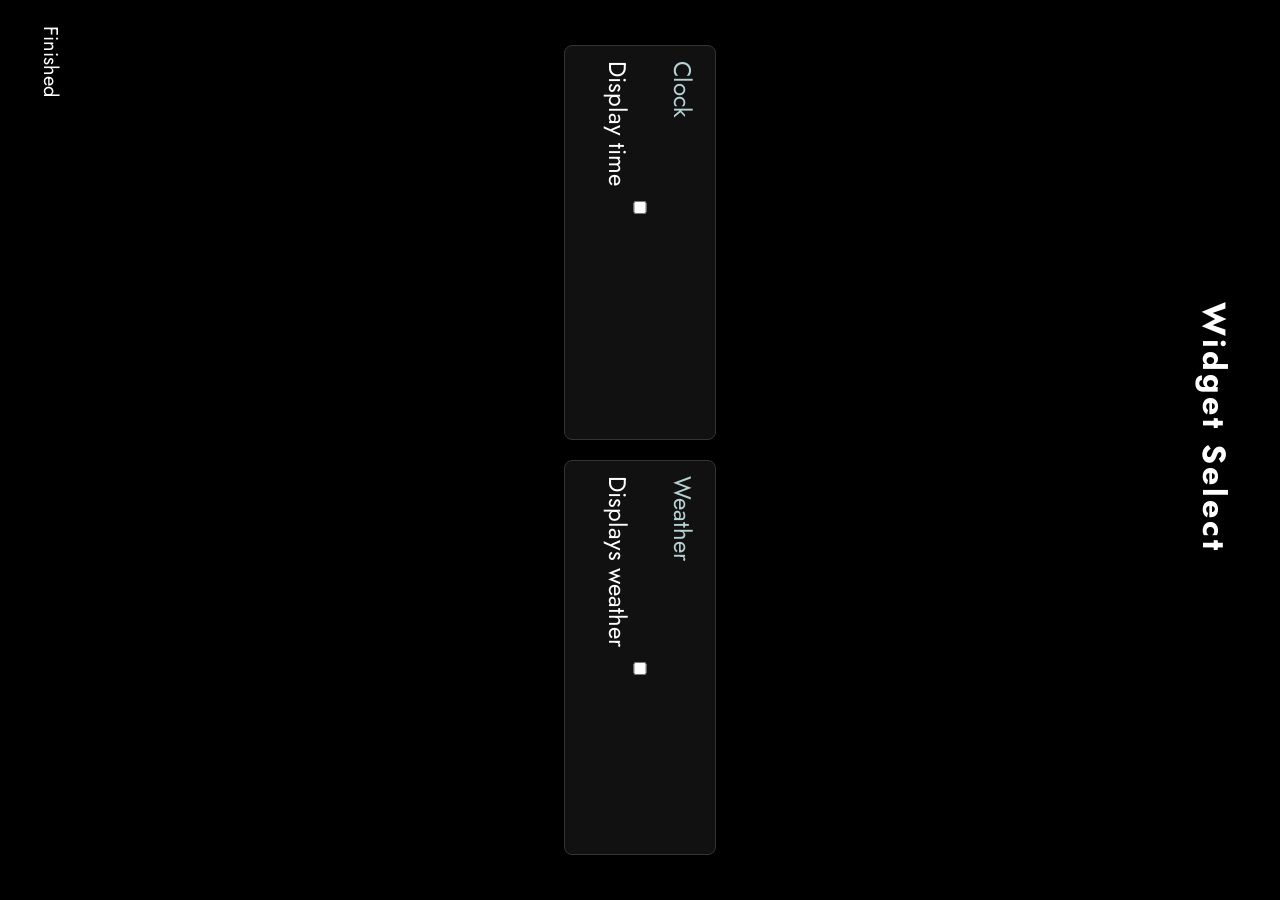
==== select.html @ e74fe906 "Worked on select page, added selection boxes." ====
<!DOCTYPE html>
<html lang="en">
<head>
	<meta charset="UTF-8">
	<meta name="viewport" content="width=device-width, initial-scale=1.0">
	<title>Select widgets</title>
	<link rel='stylesheet' href="./css/index.css">
</head>
<body>
    <h1 class="header">Widget Select</h1>

    <div class="menu">
        <div class="widgetSelect">
            <div>
                    <div class="widgetHeader">Clock</div>
                    <div class="widgetText">Display time</div>
            </div>
            <input type="checkbox" class="widgetCheckbox">
        </div>
        <div class="widgetSelect">
            <div>
                    <div class="widgetHeader">Weather</div>
                    <div class="widgetText">Displays weather</div>
            </div>
            <input type="checkbox" class="widgetCheckbox">
        </div>
    </div>

    <button id="finishedButton" onclick="window.location.href='index.html';">Finished</button>

<script src="main.js"></script>
</body>
</html>
---- css/index.css ----
@import url('https://fonts.googleapis.com/css2?family=Jost:ital,wght@0,100..900;1,100..900&display=swap');

*{
    margin: 0;
    padding: 0;
    font-family: 'Jost';
    user-select: none;
}

body {
    background: black;
    overflow: hidden;
}

h1 {
    color: white;
    letter-spacing: 3px;
}

.header {
    position: absolute;
    rotate: 90deg;
    bottom: 50%;
    left: 85%;
    align-items: center;
    align-content: center;
    align-self: center;
    display: flex;
    white-space: nowrap;
}

.clock {
    color: white;
    font-size: 70px;
    position: absolute;
    bottom: 15%;
    left: 80%;
    width: 300px;
    height: 80px;
    background: #000000;
    cursor: pointer;
    display: flex;
    align-items: center;
    justify-content: center;
    rotate: 90deg;
}

.clock:hover{
    border: 2px dashed lightslategray;
}

.bus{
    color: white;
    font-size: 70px;
    position: absolute;
    bottom: 75%;
    left: 1%;
    width: 300px;
    height: 80px;
    background: #000000;
    cursor: pointer;
    display: flex;
    align-items: center;
    justify-content: center;
    rotate: 90deg;
}

.bus:hover{
    border: 2px dashed lightslategray;
}


.weather{
    color: white;
    position: absolute;
    bottom: 40%;
    left: 70%;
    width: 400px;
    height: 550px;
    background: #000000;
    cursor: pointer;
    display: flex;
    align-items: center;
    justify-content: center;
    rotate: 90deg;
}

.weather:hover{
border: 2px dashed lightslategray;
}

.calender {
    color: white;
    position: absolute;
    top: 25%;
    left: 30%;
    width: 28vw;
    min-width: 350px;
    max-width: 450px;
    height: 750px;
    background: #000000;
    cursor: pointer;
    padding: 20px;

    transform: rotate(90deg);
    -webkit-font-smoothing: antialiased;
    -moz-osx-font-smoothing: grayscale;
    backface-visibility: hidden;
    border: 2px solid transparent;
    overflow-y: auto;
    scrollbar-width: none;
    -ms-overflow-style: none;
}

.calender::-webkit-scrollbar {
    width: 0px;
    background: transparent;
}

.calender:hover {
    border: 2px dashed lightslategray;
    scrollbar-width: thin;
}

.calender:hover::-webkit-scrollbar {
    width: 4px;
}

.calender:hover::-webkit-scrollbar-thumb {
    background: #333;
    border-radius: 2px;
}

.calendar-wrapper-box {
    display: flex;
    flex-direction: column;
    min-height: 100%;
}

.calendar-header {
    display: flex;
    justify-content: space-between;
    align-items: center;
    margin-bottom: 15px;
    border-bottom: 1px solid #111111;
    padding-bottom: 10px;
}

.calendar-header h3 {
    font-size:16px;
    font-weight: 500;
    color: #ffffff;
}

.calendar-header button {
    background: #000000;
    color: #ffffff;
    border: 1px solid #333333;
    padding: 4px 10px;
    border-radius: 4px;
    cursor: pointer;
    font-size: 11px;
    opacity: 0;
    transition: opacity 0.2s ease-in-out;
    pointer-events: none;
}

.calender:hover .calendar-header button {
    opacity: 1;
    pointer-events: auto;
}

.calendar-header button:hover {
    background: #222;
}

.calendar-day-group {
    display: flex;
    padding: 10px 0;
    border-bottom: 1px solid #111;
    align-items: flex-start;
    font-size: 13px;
}

.calendar-date {
    width: 110px;
    font-weight: 500;
    color: #777777;
    text-transform: uppercase;
    font-size: 11px;
    letter-spacing: 0.5px;
    flex-shrink: 0;
}

.calendar-events-list {
    flex-grow: 1;
    display: flex;
    flex-direction: column;
    gap: 8px;
}

.event-row {
    display: flex;
    align-items: center;
}

.event-dot {
    width: 7px;
    height: 7px;
    border-radius: 50%;
    margin-right: 8px;
    flex-shrink: 0;
}

.event-time {
    width: 120px;
    color: #aaaaaa;
    font-size: 11px;
    flex-shrink: 0;
}

.event-title {
    color: #ffffff;
    font-weight: 400;
    font-size: 11px;
    word-break: break-word;
}

#content {
    color: #666666;
    font-size: 13px;
}


#weather-card {
    background: #000000;
    color: white;
    padding: 24px;
    width: 300px;
}

.weather-header {
    display: flex;
    justify-content: space-between;
    align-items: flex-start;
    margin-bottom: 8px;
}

.w-city {
    font-size: 16px;
    font-weight: 600;
    letter-spacing: -0.3px;
}

.w-condition {
    font-size: 13px;
    color: #888888;
    margin-top: 2px;
}

.w-icon {
    font-size: 26px;
}

.w-temp {
    font-size: 46px;
    font-weight: 700;
    letter-spacing: -1px;
    margin: 16px 0;
}

.w-forecast {
    border-top: 1px solid #222222;
    padding-top: 14px;
    margin-top: 16px;
}

.forecast-row {
    display: flex;
    justify-content: space-between;
    align-items: center;
    font-size: 13px;
    margin-bottom: 10px;
}

.forecast-day {
    font-weight: 500;
    width: 40px;
}

.forecast-temp-max {
    color: #ffffff;
}

.forecast-temps-min {
    color: #777777;
    margin-left: 4px;
}

#clear {
    color:#333333;
    font-size: 20px;
    background-color: #000000;
    position: absolute;
    width: 50px;
    height: 50px;
    left: 1%;
    top: 1%;
    cursor: pointer;
    display: flex;
    align-items: center;
    justify-content: center;
    rotate: 90deg;
    border: none;
    opacity: 0;
    pointer-events: none;
    transition: opacity 0.3s ease;
}

#clear.show {
  opacity: 1;
  pointer-events: auto;
}

#clear:hover {
    border: 2px dashed lightslategray;
    border-radius: 10px;
}

#add {
    color:#333333;
    font-size: 20px;
    background-color: #000000;
    position: absolute;
    width: 50px;
    height: 50px;
    left: 1%;
    bottom: 1%;
    cursor: pointer;
    display: flex;
    align-items: center;
    justify-content: center;
    rotate: 90deg;
    border: none;
    opacity: 0;
    pointer-events: none;
    transition: opacity 0.3s ease;
}

#add.show {
  opacity: 1;
  pointer-events: auto;
}

#add:hover {
    border: 2px dashed lightslategray;
    border-radius: 10px;
}

#finishedButton {
    color:#ffffff;
    font-size: 20px;
    background-color: #000000;
    position: absolute;
    width: 100px;
    height: 50px;
    left: 0.1%;
    top: 4%;
    cursor: pointer;
    display: flex;
    align-items: center;
    justify-content: center;
    rotate: 90deg;
    border: none;
}

#finishedButton:hover {
    border: 2px dashed lightslategray;
    border-radius: 10px;
}

.menu {
    display: flex;
    flex-wrap: wrap;
    gap: 20px;
    justify-content: center;
    align-items: center;
    padding: 20px;
    width: 90vh;
    height: 90vw;
    margin: auto;
    position: absolute;
    top: 0;
    bottom: 0;
    left: 0;
    right: 0;
    rotate: 90deg;
}

.widgetSelect {
    flex: 1 1 200px;
    min-width: 150px;
    height: 150px;
    background: #111111;
    color: white;
    border: 1px solid #333;
    border-radius: 8px;
    display: flex;
    font-size: 24px;
    cursor: pointer;
    transition: border-color 0.2s ease;
}

.widgetSelect:hover {
    border: 2px dashed lightslategray;
}

.widgetHeader {
    padding: 15px;
    align-self: top;
    color: #B6D1D2;
    width: 100px
}

.widgetText {
    padding: 15px;
}
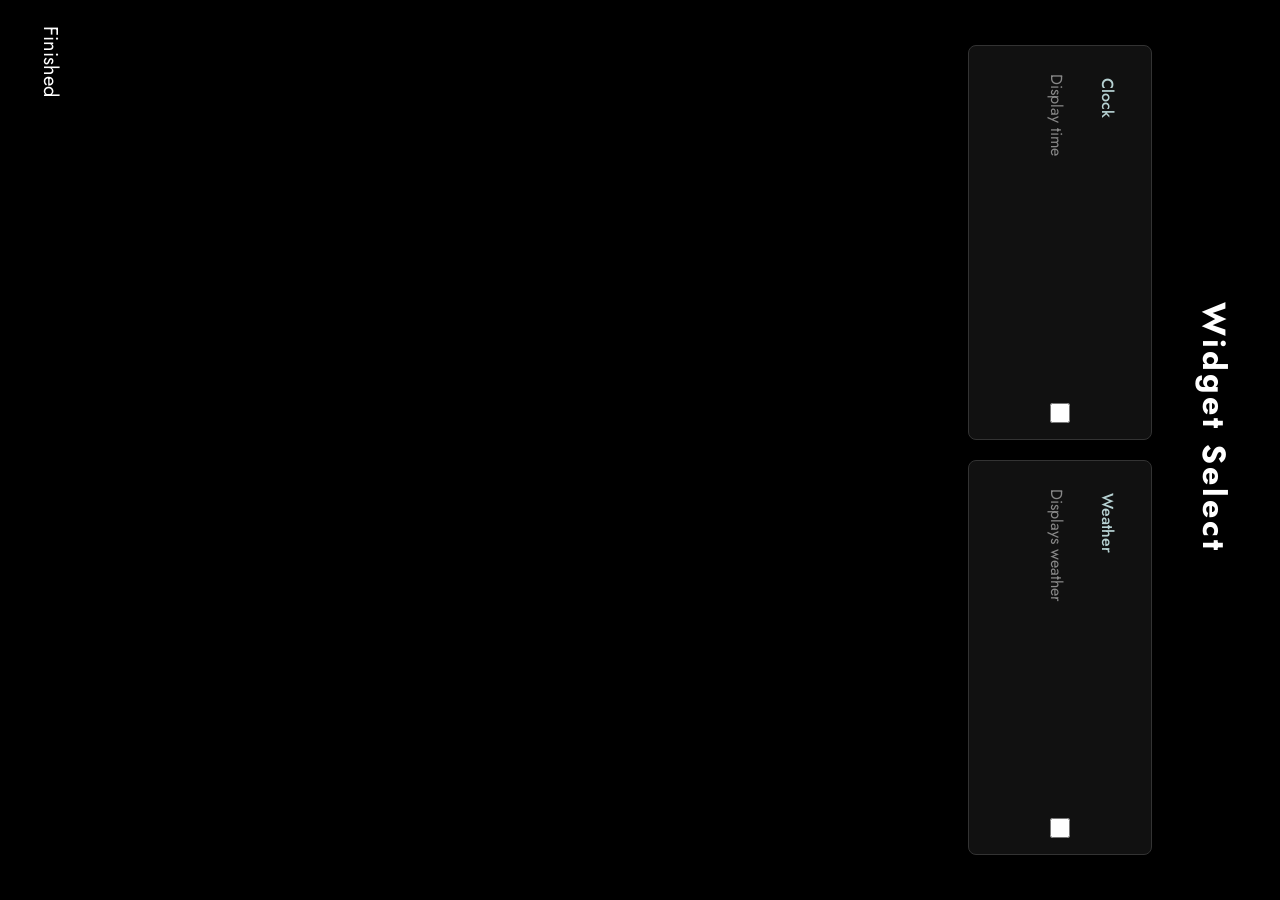
==== commit 2e0dfb33: "Worked on widget selection. (not working)" ====
--- a/select.html
+++ b/select.html
@@ -6,7 +6,7 @@
 	<title>Select widgets</title>
 	<link rel='stylesheet' href="./css/index.css">
 </head>
-<body>
+<body onload="initSelected">
     <h1 class="header">Widget Select</h1>
 
     <div class="menu">
@@ -15,14 +15,14 @@
                     <div class="widgetHeader">Clock</div>
                     <div class="widgetText">Display time</div>
             </div>
-            <input type="checkbox" class="widgetCheckbox">
+            <input type="checkbox" class="widgetCheckbox" data-widget="clock0">
         </div>
         <div class="widgetSelect">
             <div>
                     <div class="widgetHeader">Weather</div>
                     <div class="widgetText">Displays weather</div>
             </div>
-            <input type="checkbox" class="widgetCheckbox">
+            <input type="checkbox" class="widgetCheckbox" data-widget="weather0">
         </div>
     </div>
 
--- a/css/index.css
+++ b/css/index.css
@@ -384,10 +384,10 @@
     flex-wrap: wrap;
     gap: 20px;
     justify-content: center;
-    align-items: center;
+    align-items: flex-start;
     padding: 20px;
     width: 90vh;
-    height: 90vw;
+    height: 80vw;
     margin: auto;
     position: absolute;
     top: 0;
@@ -395,20 +395,46 @@
     left: 0;
     right: 0;
     rotate: 90deg;
+    overflow-y: auto;
+    overflow-x: hidden;
+    scrollbar-width: none;
+    -ms-overflow-style: none;
+}
+
+.menu::-webkit-scrollbar {
+    width: 0px;
+    background: transparent;
+}
+
+.menu:hover {
+    scrollbar-width: thin;
+}
+
+.menu:hover::-webkit-scrollbar {
+    width: 4px;
+}
+
+.menu:hover::-webkit-scrollbar-thumb {
+    background: #333;
+    border-radius: 2px;
 }
 
 .widgetSelect {
+    display: flex;
+    flex-direction: column;
+    justify-content: space-between;
+    position: relative;
     flex: 1 1 200px;
     min-width: 150px;
     height: 150px;
-    background: #111111;
+    background: #111;
     color: white;
     border: 1px solid #333;
     border-radius: 8px;
-    display: flex;
-    font-size: 24px;
+    padding: 16px;
     cursor: pointer;
     transition: border-color 0.2s ease;
+    user-select: none;
 }
 
 .widgetSelect:hover {
@@ -416,12 +442,27 @@
 }
 
 .widgetHeader {
-    padding: 15px;
-    align-self: top;
+    padding: 16px;
+    font-weight: 500;
     color: #B6D1D2;
-    width: 100px
 }
 
 .widgetText {
-    padding: 15px;
-}
+    padding: 12px;
+    color: #888;
+}
+
+.widgetCheckbox {
+    position: absolute;
+    right: 16px;
+    top: 50%;
+    transform: translateY(-50%);
+    width: 20px;
+    height: 20px;
+    accent-color: #333;
+    cursor: pointer;
+}
+
+.hidden0 {
+  display: none !important;
+}
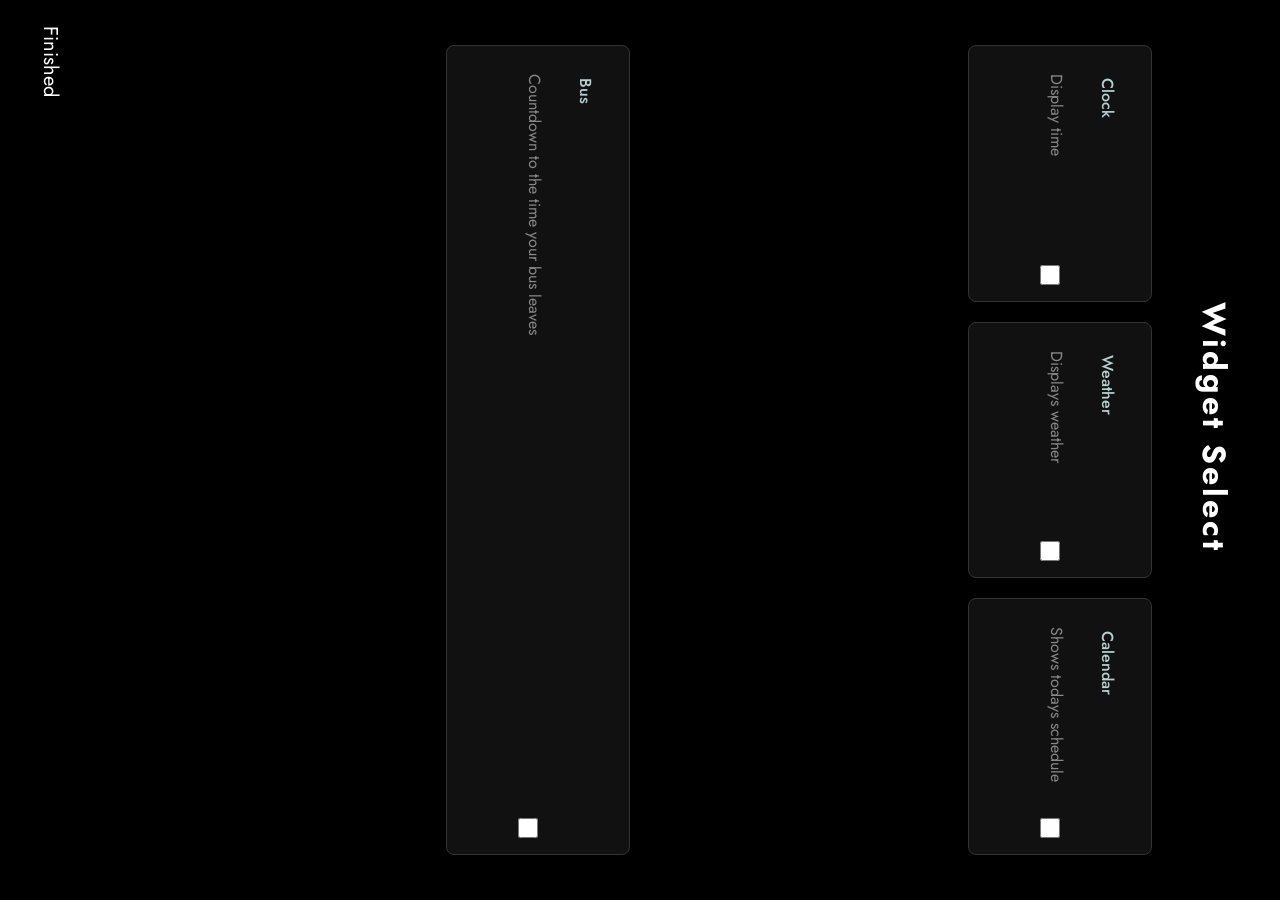
==== commit bcc75ba9: "Fixed the widget selection" ====
--- a/select.html
+++ b/select.html
@@ -6,7 +6,7 @@
 	<title>Select widgets</title>
 	<link rel='stylesheet' href="./css/index.css">
 </head>
-<body onload="initSelected">
+<body onload="initSelect()">
     <h1 class="header">Widget Select</h1>
 
     <div class="menu">
@@ -24,6 +24,20 @@
             </div>
             <input type="checkbox" class="widgetCheckbox" data-widget="weather0">
         </div>
+        <div class="widgetSelect">
+            <div>
+                    <div class="widgetHeader">Calendar</div>
+                    <div class="widgetText">Shows todays schedule</div>
+            </div>
+            <input type="checkbox" class="widgetCheckbox" data-widget="calender0">
+        </div>
+        <div class="widgetSelect">
+            <div>
+                    <div class="widgetHeader">Bus</div>
+                    <div class="widgetText">Countdown to the time your bus leaves</div>
+            </div>
+            <input type="checkbox" class="widgetCheckbox" data-widget="bus0">
+        </div>
     </div>
 
     <button id="finishedButton" onclick="window.location.href='index.html';">Finished</button>
--- a/css/index.css
+++ b/css/index.css
@@ -456,7 +456,7 @@
     position: absolute;
     right: 16px;
     top: 50%;
-    transform: translateY(-50%);
+    transform: translateY(-50%), scale(1.5);
     width: 20px;
     height: 20px;
     accent-color: #333;
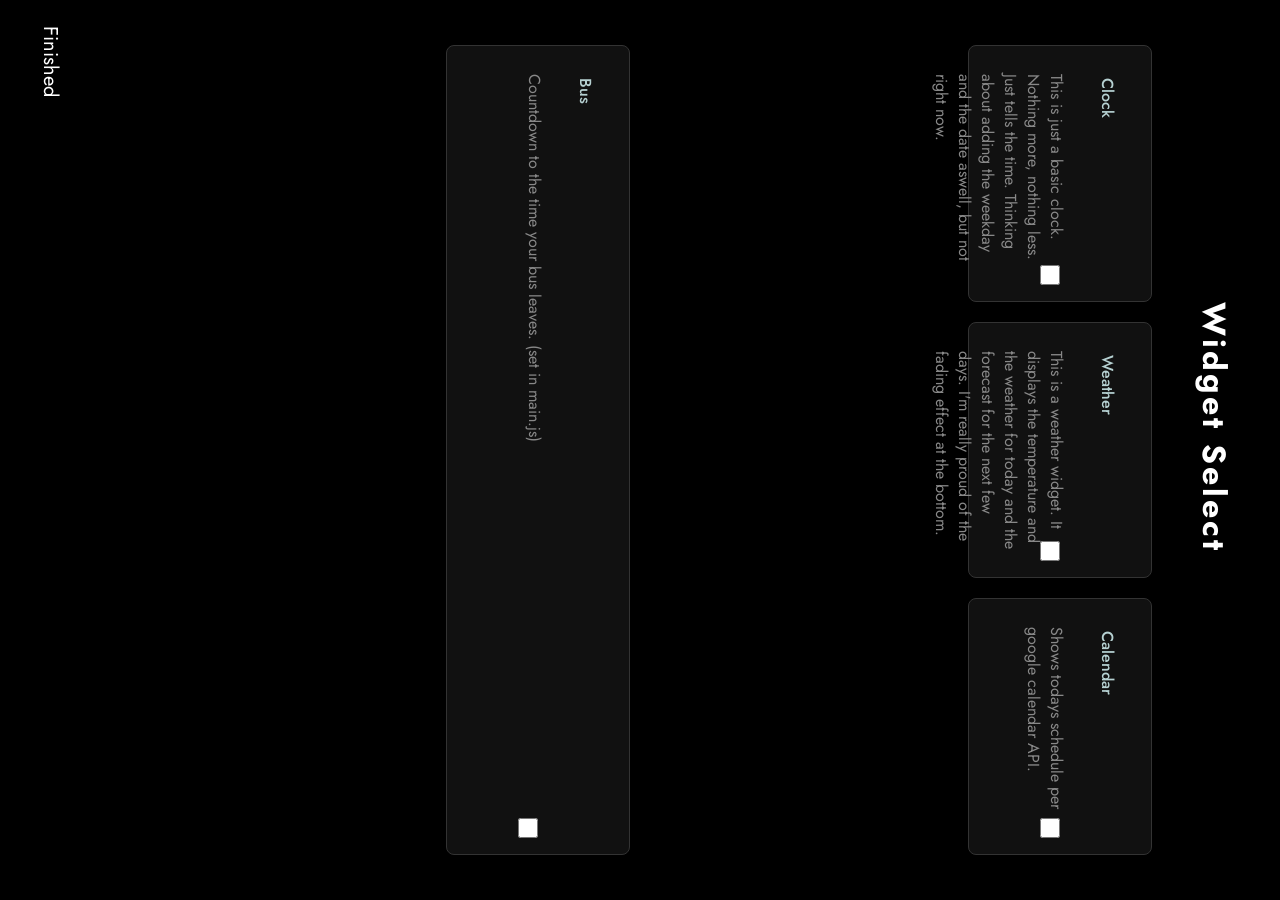
==== commit a251ce60: "updated ReadMe" ====
--- a/select.html
+++ b/select.html
@@ -13,28 +13,29 @@
         <div class="widgetSelect">
             <div>
                     <div class="widgetHeader">Clock</div>
-                    <div class="widgetText">Display time</div>
+                    <div class="widgetText"> This is just a basic clock. Nothing more, nothing less. Just tells the time.
+                    Thinking about adding the weekday and the date aswell, but not right now.</div>
             </div>
             <input type="checkbox" class="widgetCheckbox" data-widget="clock0">
         </div>
         <div class="widgetSelect">
             <div>
                     <div class="widgetHeader">Weather</div>
-                    <div class="widgetText">Displays weather</div>
+                    <div class="widgetText">  This is a weather widget. It displays the temperature and the weather for today and the forecast for the next few days. I'm really proud of the fading effect at the bottom.</div>
             </div>
             <input type="checkbox" class="widgetCheckbox" data-widget="weather0">
         </div>
         <div class="widgetSelect">
             <div>
                     <div class="widgetHeader">Calendar</div>
-                    <div class="widgetText">Shows todays schedule</div>
+                    <div class="widgetText">Shows todays schedule per google calendar API.</div>
             </div>
             <input type="checkbox" class="widgetCheckbox" data-widget="calender0">
         </div>
         <div class="widgetSelect">
             <div>
                     <div class="widgetHeader">Bus</div>
-                    <div class="widgetText">Countdown to the time your bus leaves</div>
+                    <div class="widgetText">Countdown to the time your bus leaves. (set in main.js)</div>
             </div>
             <input type="checkbox" class="widgetCheckbox" data-widget="bus0">
         </div>
--- a/css/index.css
+++ b/css/index.css
@@ -47,6 +47,7 @@
 
 .clock:hover{
     border: 2px dashed lightslategray;
+    border-radius: 10px;
 }
 
 .bus{
@@ -56,17 +57,19 @@
     bottom: 75%;
     left: 1%;
     width: 300px;
-    height: 80px;
-    background: #000000;
-    cursor: pointer;
-    display: flex;
-    align-items: center;
-    justify-content: center;
-    rotate: 90deg;
+    height: 100px;
+    background: #000000;
+    cursor: pointer;
+    display: flex;
+    align-items: center;
+    justify-content: center;
+    rotate: 90deg;
+    transition: font-size 0.5s ease, color 0.5s ease;
 }
 
 .bus:hover{
     border: 2px dashed lightslategray;
+    border-radius: 10px;
 }
 
 
@@ -87,6 +90,7 @@
 
 .weather:hover{
 border: 2px dashed lightslategray;
+border-radius: 10px;
 }
 
 .calender {
@@ -120,6 +124,7 @@
 .calender:hover {
     border: 2px dashed lightslategray;
     scrollbar-width: thin;
+    border-radius: 10px;
 }
 
 .calender:hover::-webkit-scrollbar {
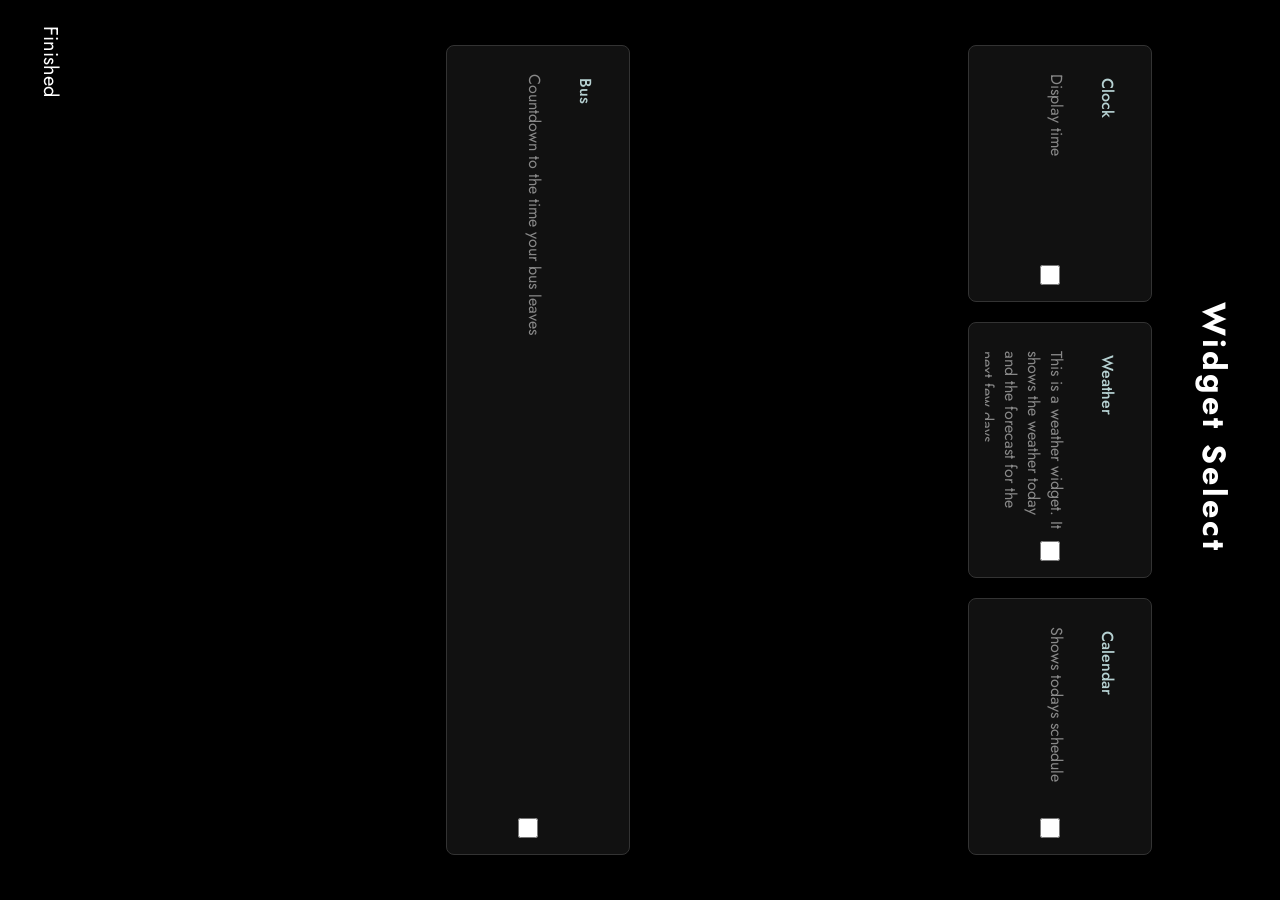
==== commit 63939ee0: "Fixed Bugs" ====
--- a/select.html
+++ b/select.html
@@ -11,31 +11,30 @@
 
     <div class="menu">
         <div class="widgetSelect">
-            <div>
-                    <div class="widgetHeader">Clock</div>
-                    <div class="widgetText"> This is just a basic clock. Nothing more, nothing less. Just tells the time.
-                    Thinking about adding the weekday and the date aswell, but not right now.</div>
+            <div class="widget-info">
+                <div class="widgetHeader">Clock</div>
+                <div class="widgetText">Display time</div>
             </div>
             <input type="checkbox" class="widgetCheckbox" data-widget="clock0">
         </div>
         <div class="widgetSelect">
-            <div>
-                    <div class="widgetHeader">Weather</div>
-                    <div class="widgetText">  This is a weather widget. It displays the temperature and the weather for today and the forecast for the next few days. I'm really proud of the fading effect at the bottom.</div>
+            <div class="widget-info">
+                <div class="widgetHeader">Weather</div>
+                <div class="widgetText">This is a weather widget. It shows the weather today and the forecast for the next few days.</div>
             </div>
             <input type="checkbox" class="widgetCheckbox" data-widget="weather0">
         </div>
         <div class="widgetSelect">
-            <div>
-                    <div class="widgetHeader">Calendar</div>
-                    <div class="widgetText">Shows todays schedule per google calendar API.</div>
+            <div class="widget-info">
+                <div class="widgetHeader">Calendar</div>
+                <div class="widgetText">Shows todays schedule</div>
             </div>
             <input type="checkbox" class="widgetCheckbox" data-widget="calender0">
         </div>
         <div class="widgetSelect">
-            <div>
-                    <div class="widgetHeader">Bus</div>
-                    <div class="widgetText">Countdown to the time your bus leaves. (set in main.js)</div>
+            <div class="widget-info">
+                <div class="widgetHeader">Bus</div>
+                <div class="widgetText">Countdown to the time your bus leaves</div>
             </div>
             <input type="checkbox" class="widgetCheckbox" data-widget="bus0">
         </div>
--- a/css/index.css
+++ b/css/index.css
@@ -426,7 +426,7 @@
 
 .widgetSelect {
     display: flex;
-    flex-direction: column;
+    flex-direction: row;
     justify-content: space-between;
     position: relative;
     flex: 1 1 200px;
@@ -446,6 +446,14 @@
     border: 2px dashed lightslategray;
 }
 
+.widget-info {
+    display: flex;
+    flex-direction: column;
+    flex-grow: 1;
+    padding-right: 20px;
+    overflow: hidden;
+}
+
 .widgetHeader {
     padding: 16px;
     font-weight: 500;
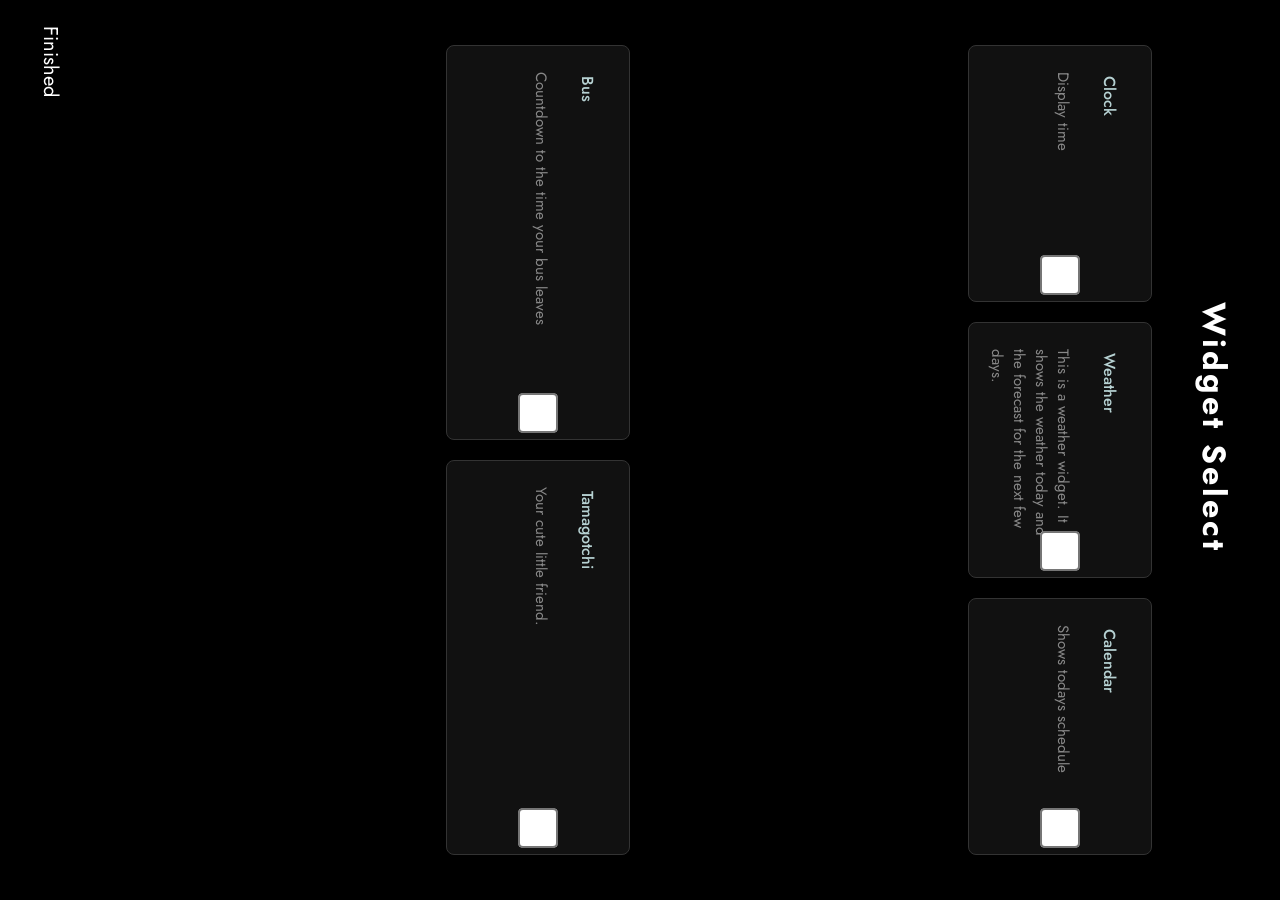
==== commit c29da673: "Worked on tamagotchi. (not working)" ====
--- a/select.html
+++ b/select.html
@@ -38,6 +38,13 @@
             </div>
             <input type="checkbox" class="widgetCheckbox" data-widget="bus0">
         </div>
+        <div class="widgetSelect">
+            <div class="widget-info">
+                <div class="widgetHeader">Tamagotchi</div>
+                <div class="widgetText">Your cute little friend.</div>
+            </div>
+            <input type="checkbox" class="widgetCheckbox" data-widget="tamagotchi0">
+        </div>
     </div>
 
     <button id="finishedButton" onclick="window.location.href='index.html';">Finished</button>
--- a/css/index.css
+++ b/css/index.css
@@ -450,26 +450,27 @@
     display: flex;
     flex-direction: column;
     flex-grow: 1;
-    padding-right: 20px;
+    padding-right: 10px;
     overflow: hidden;
 }
 
 .widgetHeader {
-    padding: 16px;
+    padding: 14px;
     font-weight: 500;
     color: #B6D1D2;
 }
 
 .widgetText {
-    padding: 12px;
+    padding: 10px;
     color: #888;
+    font-size: 15px;
 }
 
 .widgetCheckbox {
     position: absolute;
     right: 16px;
     top: 50%;
-    transform: translateY(-50%), scale(1.5);
+    transform: translateY(-50%) scale(2);
     width: 20px;
     height: 20px;
     accent-color: #333;
@@ -479,3 +480,30 @@
 .hidden0 {
   display: none !important;
 }
+
+#tamagotchi0 {
+    color: white;
+    font-size: 70px;
+    position: absolute;
+    bottom: 50%;
+    left: 1%;
+    width: 300px;
+    height: 80px;
+    background: #000000;
+    cursor: pointer;
+    display: flex;
+    align-items: center;
+    justify-content: center;
+}
+
+.tamagotchi-content {
+    display: flex;
+    align-items: center;
+    gap: 10px;
+    transform: rotate(90deg);
+}
+
+#tamagotchi0:hover{
+    border: 2px dashed lightslategray;
+    border-radius: 10px;
+}
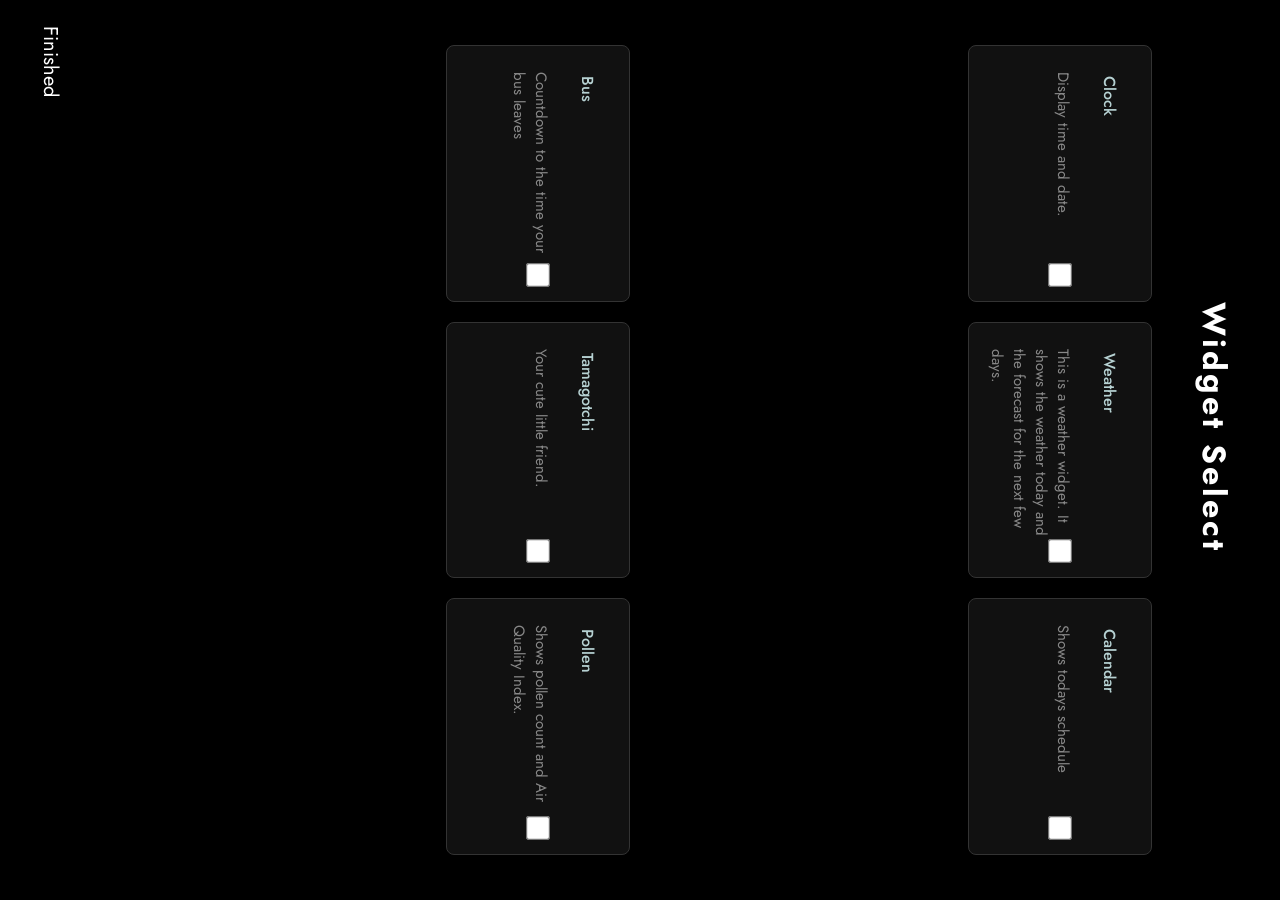
==== commit a2072e9a: "Added Pollen widget" ====
--- a/select.html
+++ b/select.html
@@ -13,7 +13,7 @@
         <div class="widgetSelect">
             <div class="widget-info">
                 <div class="widgetHeader">Clock</div>
-                <div class="widgetText">Display time</div>
+                <div class="widgetText">Display time and date.</div>
             </div>
             <input type="checkbox" class="widgetCheckbox" data-widget="clock0">
         </div>
@@ -45,6 +45,13 @@
             </div>
             <input type="checkbox" class="widgetCheckbox" data-widget="tamagotchi0">
         </div>
+        <div class="widgetSelect">
+            <div class="widget-info">
+                <div class="widgetHeader">Pollen</div>
+                <div class="widgetText">Shows pollen count and Air Quality Index.</div>
+            </div>
+            <input type="checkbox" class="widgetCheckbox" data-widget="pollen0">
+        </div>
     </div>
 
     <button id="finishedButton" onclick="window.location.href='index.html';">Finished</button>
--- a/css/index.css
+++ b/css/index.css
@@ -1,4 +1,4 @@
-@import url('https://fonts.googleapis.com/css2?family=Jost:ital,wght@0,100..900;1,100..900&display=swap');
+@import url('https://fonts.googleapis.com/css2?family=Bungee&family=Jost:ital,wght@0,100..900;1,100..900&display=swap');
 
 *{
     margin: 0;
@@ -30,13 +30,9 @@
 }
 
 .clock {
-    color: white;
-    font-size: 70px;
     position: absolute;
     bottom: 15%;
     left: 80%;
-    width: 300px;
-    height: 80px;
     background: #000000;
     cursor: pointer;
     display: flex;
@@ -48,6 +44,30 @@
 .clock:hover{
     border: 2px dashed lightslategray;
     border-radius: 10px;
+}
+
+#clock0 {
+    display: flex;
+    flex-direction: column;
+    align-items: center;
+    gap: -3px;
+    width: 310px;
+    height: 140px;
+}
+
+#clock1 {
+    display: flex;
+    color: white;
+    font-size: 70px;
+    font-variant-numeric: tabular-nums;
+}
+
+#clock2 {
+    display: flex;
+    color: slategray;
+    font-size: 20px;
+    font-family: 'bungee';
+    transform: scaleX(1.5);
 }
 
 .bus{
@@ -72,14 +92,13 @@
     border-radius: 10px;
 }
 
-
 .weather{
     color: white;
     position: absolute;
-    bottom: 40%;
-    left: 70%;
+    bottom: 50%;
+    left: 73%;
     width: 400px;
-    height: 550px;
+    height: 400px;
     background: #000000;
     cursor: pointer;
     display: flex;
@@ -89,6 +108,26 @@
 }
 
 .weather:hover{
+border: 2px dashed lightslategray;
+border-radius: 10px;
+}
+
+.pollen{
+    color: white;
+    position: absolute;
+    bottom: 70%;
+    left: 40%;
+    width: 200px;
+    height: 250px;
+    background: #000000;
+    cursor: pointer;
+    display: flex;
+    align-items: center;
+    justify-content: center;
+    rotate: 90deg;
+}
+
+.pollen:hover{
 border: 2px dashed lightslategray;
 border-radius: 10px;
 }
@@ -105,7 +144,6 @@
     background: #000000;
     cursor: pointer;
     padding: 20px;
-
     transform: rotate(90deg);
     -webkit-font-smoothing: antialiased;
     -moz-osx-font-smoothing: grayscale;
@@ -236,7 +274,6 @@
     font-size: 13px;
 }
 
-
 #weather-card {
     background: #000000;
     color: white;
@@ -470,7 +507,7 @@
     position: absolute;
     right: 16px;
     top: 50%;
-    transform: translateY(-50%) scale(2);
+    transform: translateY(-50%) scale(1.2);
     width: 20px;
     height: 20px;
     accent-color: #333;
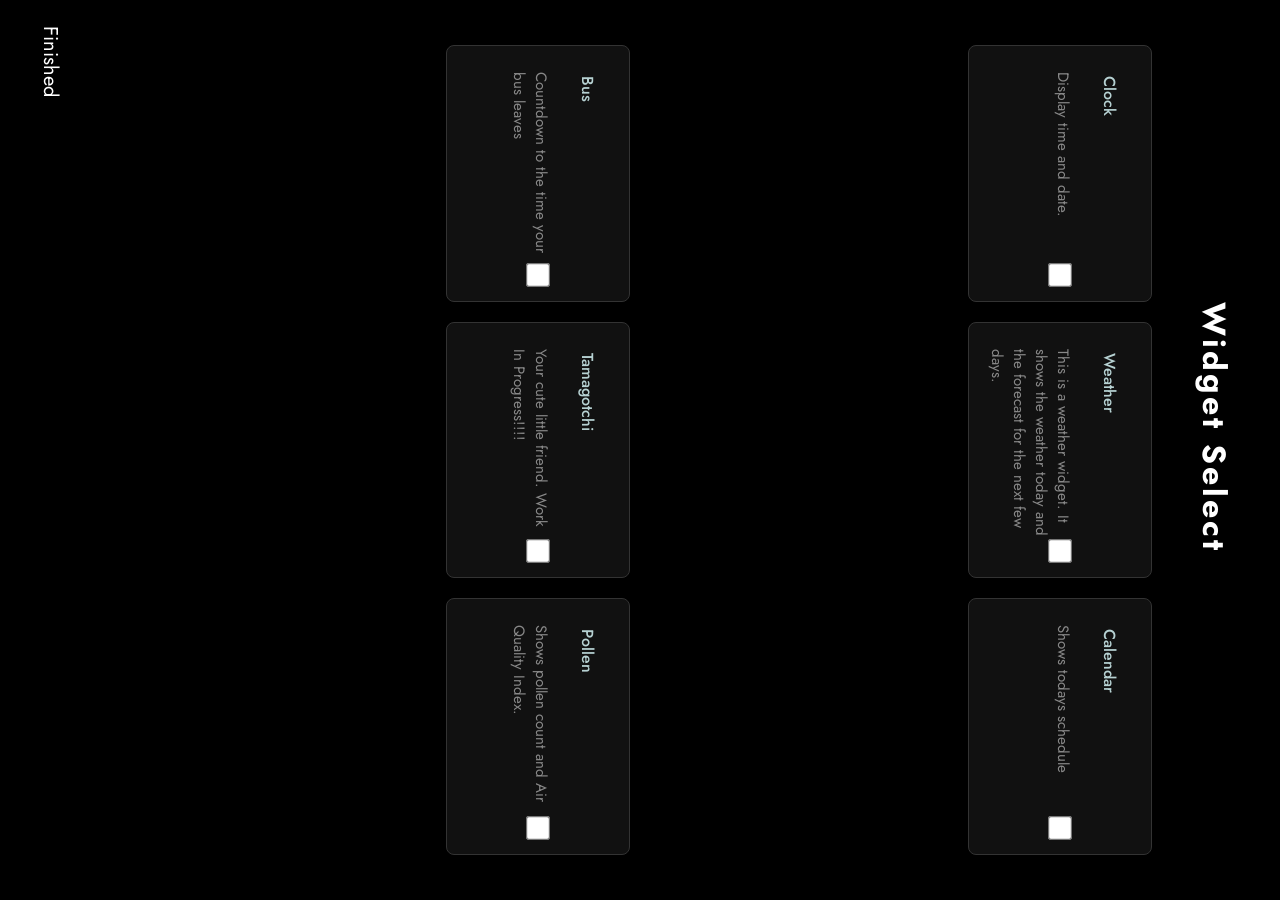
==== commit bc43742b: "Fixed Bugs" ====
--- a/select.html
+++ b/select.html
@@ -41,7 +41,7 @@
         <div class="widgetSelect">
             <div class="widget-info">
                 <div class="widgetHeader">Tamagotchi</div>
-                <div class="widgetText">Your cute little friend.</div>
+                <div class="widgetText">Your cute little friend. Work In Progress!!!!</div>
             </div>
             <input type="checkbox" class="widgetCheckbox" data-widget="tamagotchi0">
         </div>
